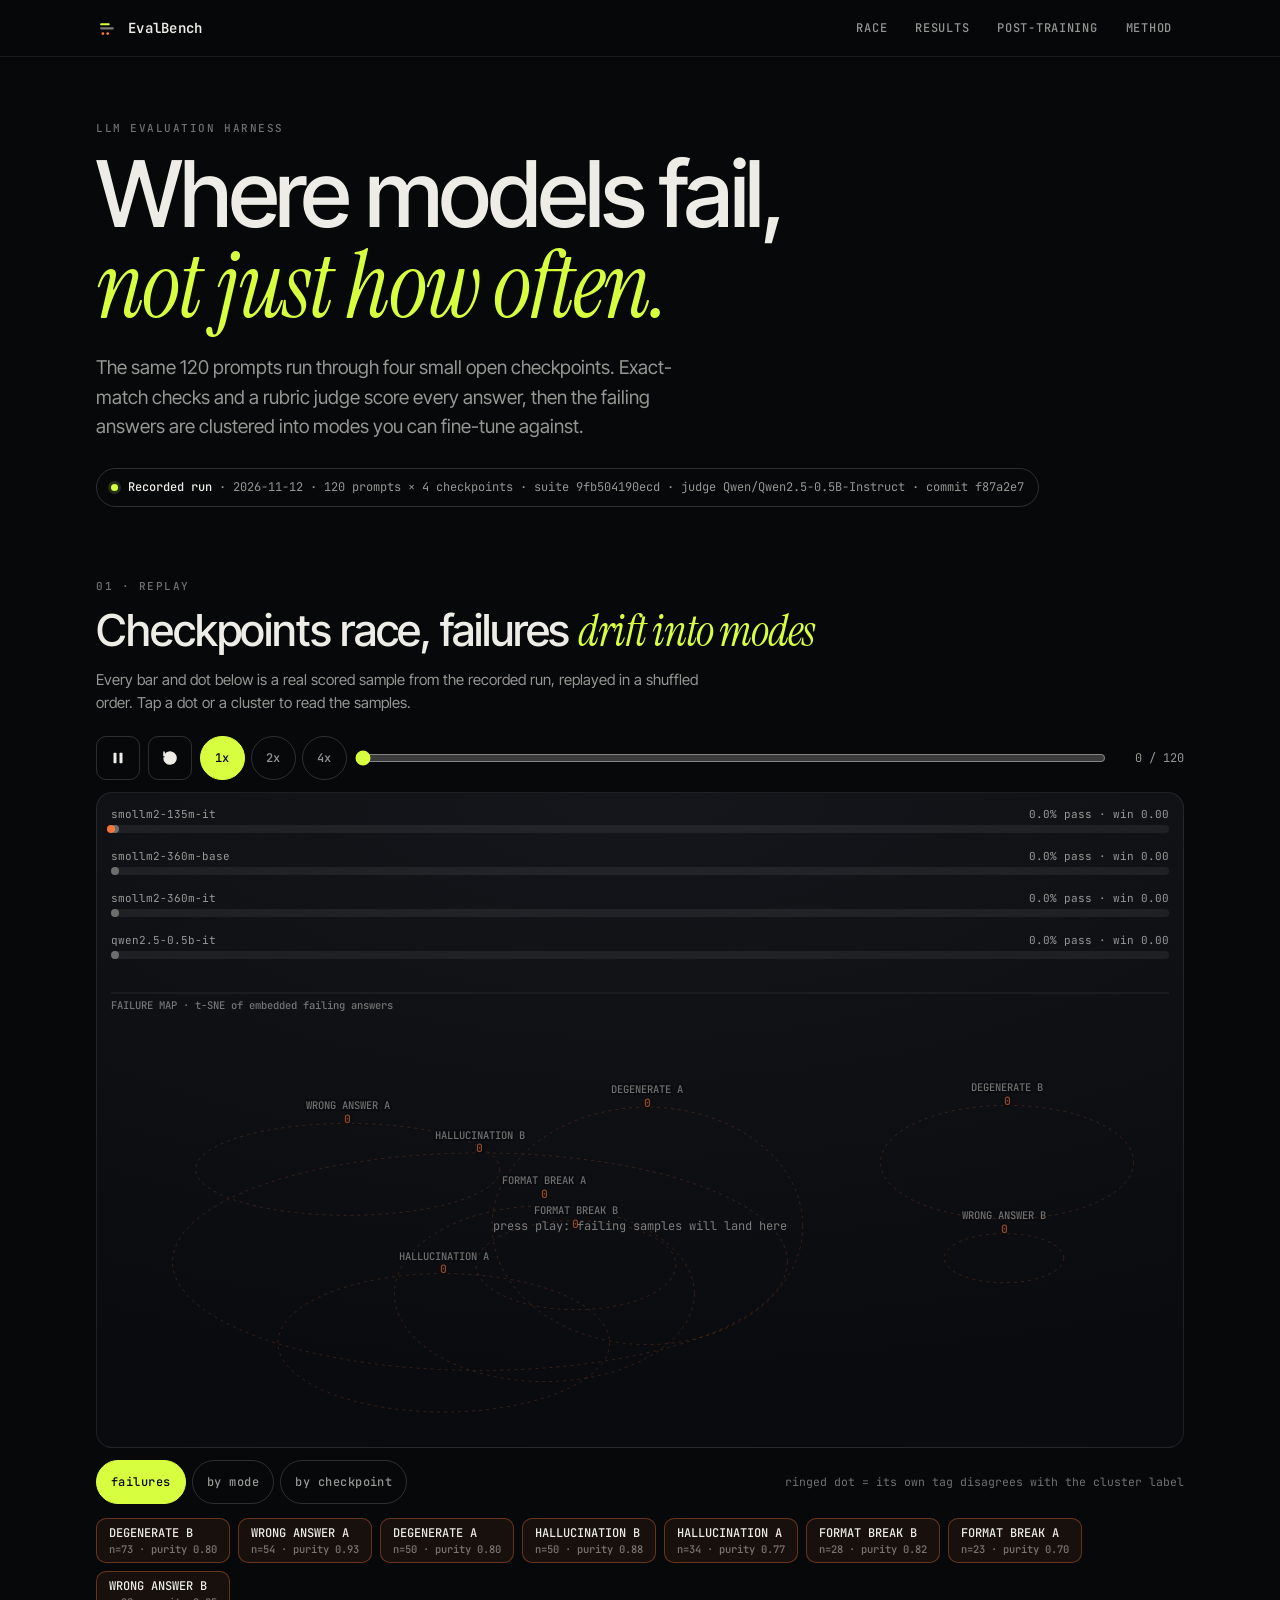
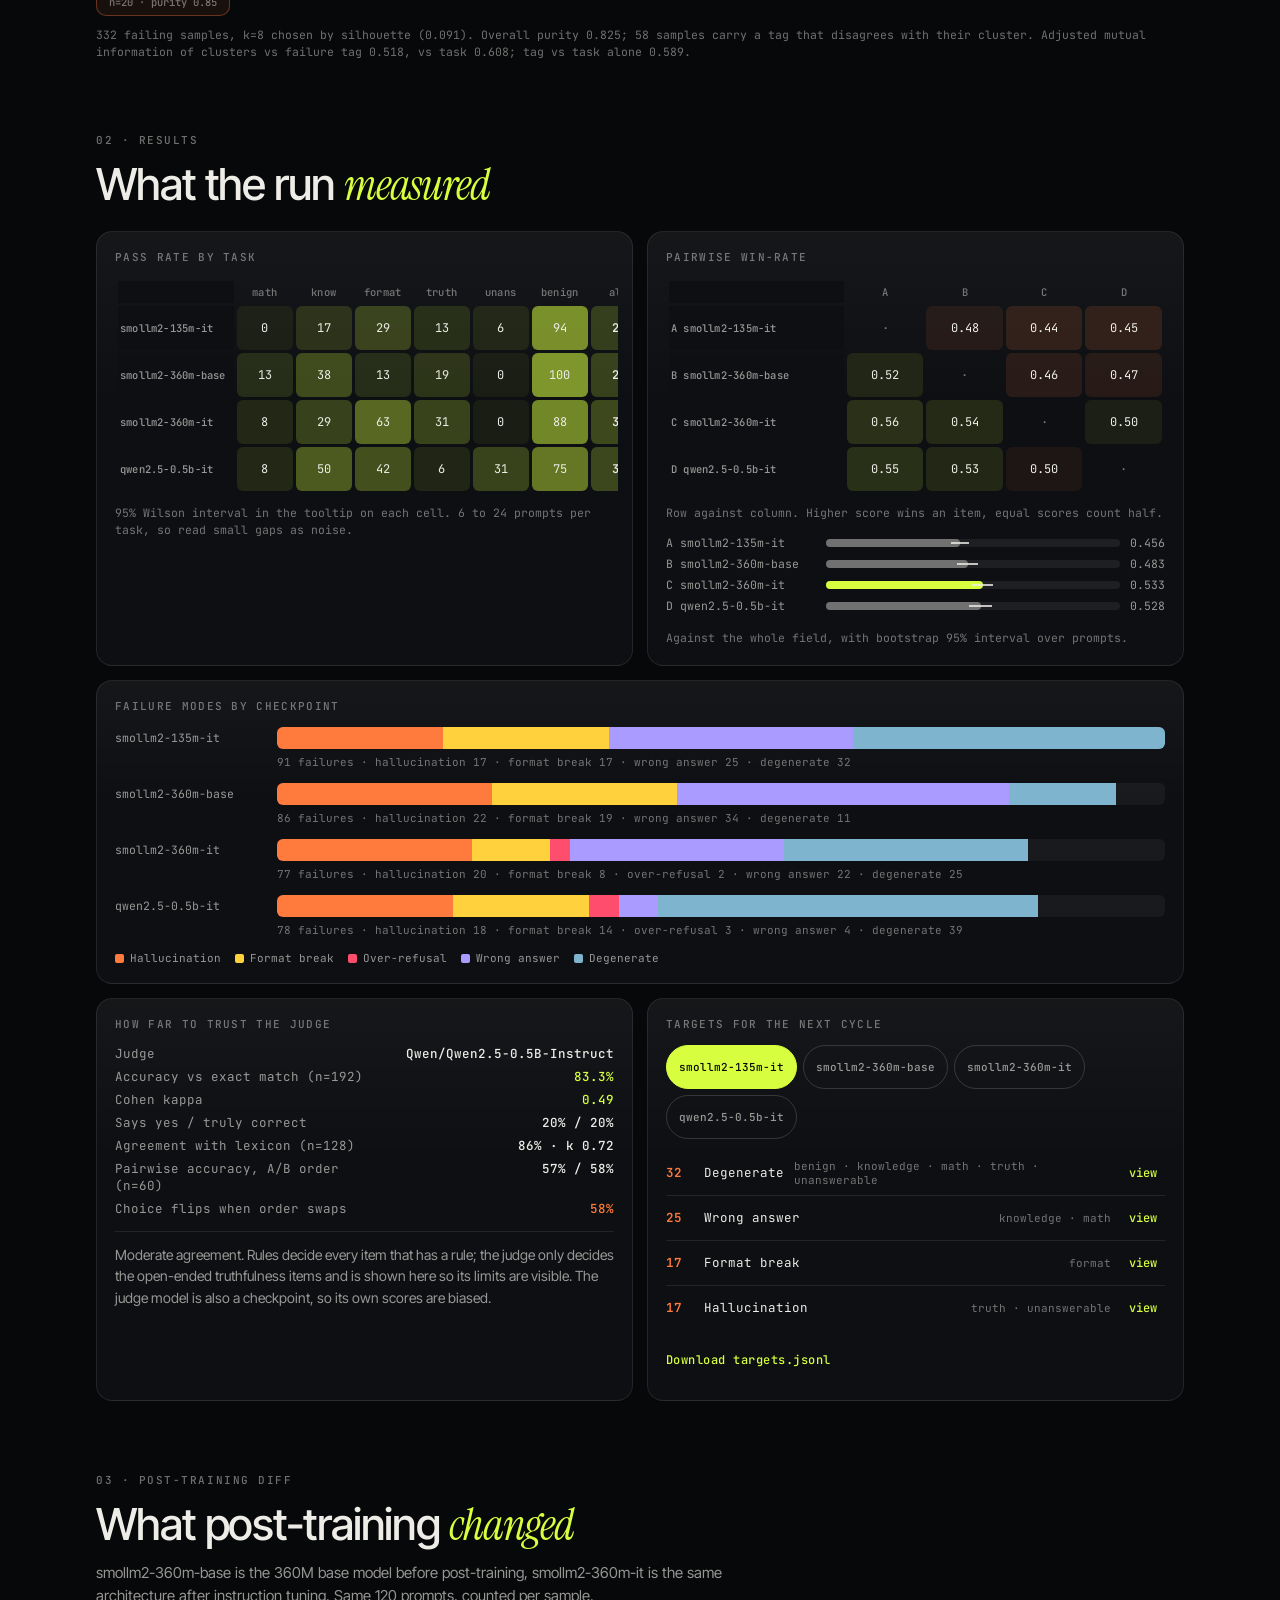
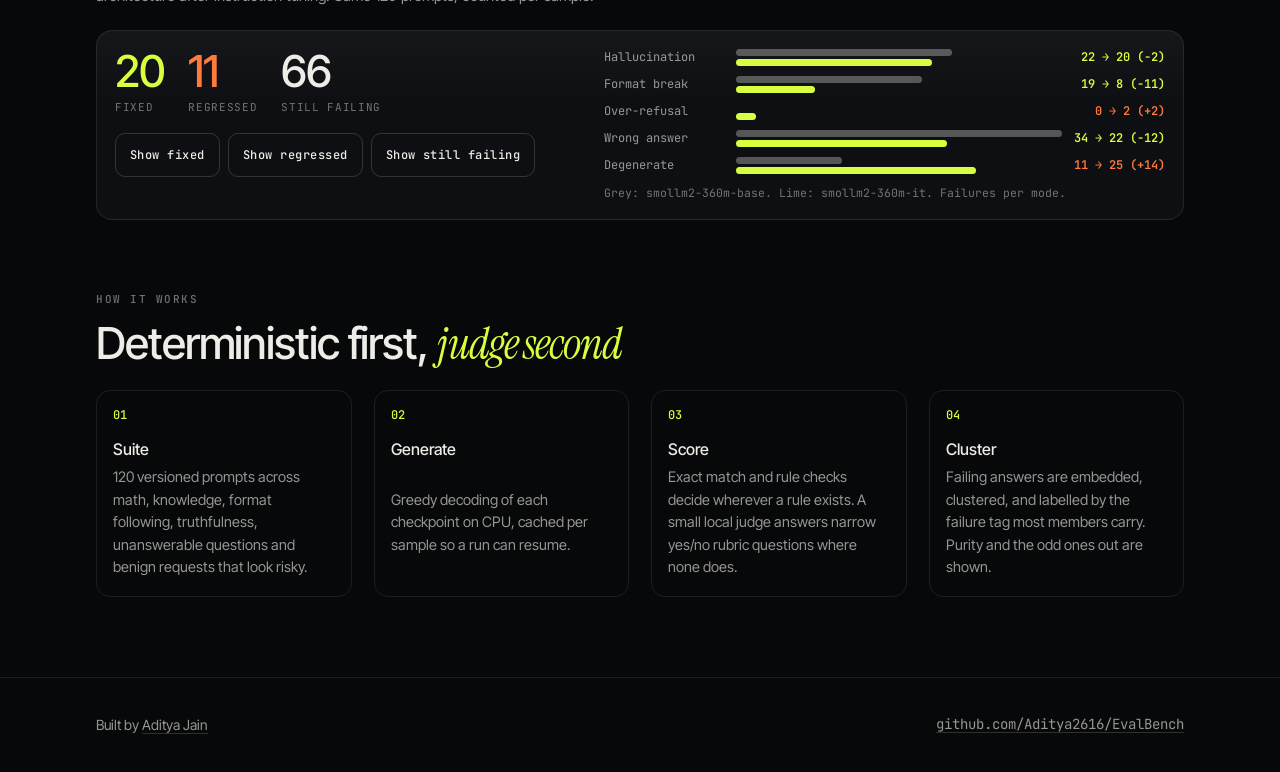
==== docs/index.html @ caf2cb62 "Export the recorded demo, add screenshots and README" ====
<!doctype html>
<html lang="en">
<head>
<meta charset="utf-8">
<meta name="viewport" content="width=device-width, initial-scale=1, viewport-fit=cover">
<title>EvalBench</title>
<meta name="description" content="An evaluation harness that finds where a model fails, not just how often. Recorded run over four small open checkpoints.">
<meta name="theme-color" content="#07080a">
<link rel="icon" href="data:image/svg+xml,%3Csvg xmlns='http://www.w3.org/2000/svg' viewBox='0 0 32 32'%3E%3Crect width='32' height='32' rx='7' fill='%2307080a'/%3E%3Crect x='6' y='9' width='14' height='3' rx='1.5' fill='%23d7ff3f'/%3E%3Crect x='6' y='15' width='20' height='3' rx='1.5' fill='%23edece6' fill-opacity='.5'/%3E%3Ccircle cx='10' cy='24' r='2' fill='%23ff7a3d'/%3E%3Ccircle cx='17' cy='24' r='2' fill='%23ff7a3d'/%3E%3C/svg%3E">
<link rel="preconnect" href="https://fonts.googleapis.com">
<link rel="preconnect" href="https://fonts.gstatic.com" crossorigin>
<link href="https://fonts.googleapis.com/css2?family=Inter+Tight:wght@300..700&family=Instrument+Serif:ital@0;1&family=JetBrains+Mono:wght@400;500;600&display=swap" rel="stylesheet">
<link rel="stylesheet" href="style.css">
</head>
<body>
<a class="skip" href="#stage-sec">Skip to the race</a>

<header class="top">
  <div class="wrap top-in">
    <a class="mark" href="#" aria-label="EvalBench">
      <svg width="22" height="22" viewBox="0 0 32 32" aria-hidden="true"><rect x="6" y="9" width="14" height="3" rx="1.5" fill="#d7ff3f"/><rect x="6" y="15" width="20" height="3" rx="1.5" fill="currentColor" fill-opacity=".5"/><circle cx="10" cy="24" r="2" fill="#ff7a3d"/><circle cx="17" cy="24" r="2" fill="#ff7a3d"/></svg>
      <span>EvalBench</span>
    </a>
    <nav class="links" aria-label="Sections">
      <a href="#stage-sec">Race</a><a href="#panels">Results</a><a href="#diff-sec">Post-training</a><a href="#method">Method</a>
    </nav>
  </div>
</header>

<main>
  <section class="hero wrap">
    <p class="eyebrow">LLM evaluation harness</p>
    <h1>Where models fail,<br><em>not just how often.</em></h1>
    <p class="lede">The same 120 prompts run through four small open checkpoints. Exact-match checks and a rubric judge score every answer, then the failing answers are clustered into modes you can fine-tune against.</p>
    <p class="banner" id="banner" role="status"><span class="dot"></span><span id="banner-text">Loading the recorded run</span></p>
  </section>

  <section class="wrap stage-sec" id="stage-sec" aria-labelledby="h-race">
    <div class="sec-head">
      <p class="eyebrow">01 · Replay</p>
      <h2 id="h-race">Checkpoints race, failures <em>drift into modes</em></h2>
      <p class="sub">Every bar and dot below is a real scored sample from the recorded run, replayed in a shuffled order. Tap a dot or a cluster to read the samples.</p>
    </div>
    <div class="controls" role="group" aria-label="Replay controls">
      <button class="btn icon" id="play" aria-label="Pause" title="Play / pause"><svg viewBox="0 0 24 24" width="18" height="18"><g id="ico-pause"><rect x="6" y="5" width="4" height="14" rx="1"/><rect x="14" y="5" width="4" height="14" rx="1"/></g><path id="ico-play" d="M8 5l11 7-11 7z" hidden/></svg></button>
      <button class="btn icon" id="replay" aria-label="Replay from the start" title="Replay"><svg viewBox="0 0 24 24" width="18" height="18" fill="none" stroke="currentColor" stroke-width="2" stroke-linecap="round" stroke-linejoin="round"><path d="M4 12a8 8 0 1 0 3-6.2"/><path d="M4 4v5h5"/></svg></button>
      <div class="speed" role="radiogroup" aria-label="Speed">
        <button class="btn chip on" data-speed="1" role="radio" aria-checked="true">1x</button>
        <button class="btn chip" data-speed="2" role="radio" aria-checked="false">2x</button>
        <button class="btn chip" data-speed="4" role="radio" aria-checked="false">4x</button>
      </div>
      <label class="scrub"><span class="sr">Position in the replay</span><input id="scrub" type="range" min="0" max="120" step="0.01" value="0"></label>
      <output class="count mono" id="count">0 / 120</output>
    </div>
    <div class="stage" id="stage">
      <canvas id="canvas" role="img" aria-label="Checkpoint pass rates and a map of failing samples grouped by failure mode"></canvas>
    </div>
    <div class="legend-row">
      <div class="seg" role="radiogroup" aria-label="Dot colour">
        <button class="btn chip on" data-color="fail" role="radio" aria-checked="true">failures</button>
        <button class="btn chip" data-color="tag" role="radio" aria-checked="false">by mode</button>
        <button class="btn chip" data-color="ckpt" role="radio" aria-checked="false">by checkpoint</button>
      </div>
      <p class="note mono">ringed dot = its own tag disagrees with the cluster label</p>
    </div>
    <ul class="chips" id="cluster-chips" aria-label="Failure clusters"></ul>
    <p class="note mono" id="cluster-stats"></p>
  </section>

  <section class="wrap panels" id="panels">
    <div class="sec-head">
      <p class="eyebrow">02 · Results</p>
      <h2>What the run <em>measured</em></h2>
    </div>
    <div class="grid">
      <article class="panel" id="p-pass"><h3>Pass rate by task</h3><div class="scroll"><div id="pass-table"></div></div><p class="note mono">95% Wilson interval in the tooltip on each cell. 6 to 24 prompts per task, so read small gaps as noise.</p></article>
      <article class="panel" id="p-win"><h3>Pairwise win-rate</h3><div class="scroll"><div id="win-table"></div></div><p class="note mono" id="win-note">Row against column. Higher score wins an item, equal scores count half.</p><div id="field-win"></div></article>
      <article class="panel wide" id="p-modes"><h3>Failure modes by checkpoint</h3><div id="mode-bars"></div></article>
      <article class="panel" id="p-judge"><h3>How far to trust the judge</h3><div id="judge-card"></div></article>
      <article class="panel" id="p-targets"><h3>Targets for the next cycle</h3><div id="target-tabs" class="tabs" role="tablist"></div><div id="target-list"></div><button class="btn text" id="dl-targets">Download targets.jsonl</button></article>
    </div>
  </section>

  <section class="wrap" id="diff-sec">
    <div class="sec-head">
      <p class="eyebrow">03 · Post-training diff</p>
      <h2 id="diff-title">What post-training <em>changed</em></h2>
      <p class="sub" id="diff-sub"></p>
    </div>
    <div class="panel" id="diff-card"></div>
  </section>

  <section class="wrap" id="try-sec" hidden>
    <div class="sec-head">
      <p class="eyebrow">04 · Try it</p>
      <h2>Ask the checkpoints <em>yourself</em></h2>
      <p class="sub">Local server only. Runs your prompt through the selected checkpoints on this machine's CPU and shows which failure signals fire.</p>
    </div>
    <form class="panel" id="try-form">
      <label class="sr" for="try-prompt">Prompt</label>
      <textarea id="try-prompt" rows="3" maxlength="1200" placeholder="Who won the 1987 Valdorian Chess Olympiad?"></textarea>
      <div class="try-row"><div id="try-ckpts" class="checks"></div><button class="btn primary" id="try-go" type="submit">Run</button></div>
      <div id="try-out"></div>
    </form>
  </section>

  <section class="wrap method" id="method">
    <div class="sec-head">
      <p class="eyebrow">How it works</p>
      <h2>Deterministic first, <em>judge second</em></h2>
    </div>
    <ol class="steps">
      <li><b>Suite</b><span>120 versioned prompts across math, knowledge, format following, truthfulness, unanswerable questions and benign requests that look risky.</span></li>
      <li><b>Generate</b><span>Greedy decoding of each checkpoint on CPU, cached per sample so a run can resume.</span></li>
      <li><b>Score</b><span>Exact match and rule checks decide wherever a rule exists. A small local judge answers narrow yes/no rubric questions where none does.</span></li>
      <li><b>Cluster</b><span>Failing answers are embedded, clustered, and labelled by the failure tag most members carry. Purity and the odd ones out are shown.</span></li>
    </ol>
  </section>
</main>

<footer class="foot">
  <div class="wrap foot-in">
    <span>Built by <a href="https://adityajain16.vercel.app" rel="noopener">Aditya Jain</a></span>
    <span class="mono"><a href="https://github.com/Aditya2616/EvalBench" rel="noopener">github.com/Aditya2616/EvalBench</a></span>
  </div>
</footer>

<div class="scrim" id="scrim" hidden></div>
<aside class="drawer" id="drawer" role="dialog" aria-modal="true" aria-labelledby="dr-title" hidden>
  <div class="grab" id="grab" aria-hidden="true"><i></i></div>
  <header class="dr-head">
    <div><p class="eyebrow" id="dr-kicker"></p><h3 id="dr-title"></h3><p class="note mono" id="dr-meta"></p></div>
    <button class="btn icon" id="dr-close" aria-label="Close"><svg viewBox="0 0 24 24" width="18" height="18" fill="none" stroke="currentColor" stroke-width="2" stroke-linecap="round"><path d="M6 6l12 12M18 6L6 18"/></svg></button>
  </header>
  <div class="dr-filter" id="dr-filter" role="group" aria-label="Filter by checkpoint"></div>
  <div class="dr-body" id="dr-body"></div>
</aside>

<script src="https://cdnjs.cloudflare.com/ajax/libs/gsap/3.12.5/gsap.min.js" defer></script>
<script type="module" src="app.js"></script>
</body>
</html>
---- docs/style.css ----
:root {
  --void: #07080a;
  --panel: #0d0f12;
  --bone: #edece6;
  --mute: rgba(237, 236, 230, .62);
  --dim: rgba(237, 236, 230, .46);
  --line: rgba(237, 236, 230, .09);
  --line-2: rgba(237, 236, 230, .17);
  --lime: #d7ff3f;
  --ember: #ff7a3d;
  --sans: "Inter Tight", system-ui, -apple-system, "Segoe UI", sans-serif;
  --serif: "Instrument Serif", Georgia, serif;
  --mono: "JetBrains Mono", ui-monospace, Consolas, monospace;
  --ease: cubic-bezier(.19, 1, .22, 1);
  --gut: 16px;
  color-scheme: dark;
}
* { box-sizing: border-box; }
html { -webkit-text-size-adjust: 100%; text-size-adjust: 100%; scroll-behavior: smooth; }
body { margin: 0; background: var(--void); color: var(--bone); font: 400 16px/1.55 var(--sans); overflow-x: hidden; -webkit-font-smoothing: antialiased; }
a { color: inherit; text-decoration-color: var(--line-2); text-underline-offset: 3px; }
a:hover { text-decoration-color: var(--lime); }
h1, h2, h3, p { margin: 0; }
em { font-family: var(--serif); font-style: italic; font-weight: 400; }
.mono { font-family: var(--mono); }
.sr { position: absolute; width: 1px; height: 1px; overflow: hidden; clip: rect(0 0 0 0); white-space: nowrap; }
.skip { position: absolute; left: 8px; top: -60px; background: var(--lime); color: var(--void); padding: 10px 14px; z-index: 50; border-radius: 6px; }
.skip:focus { top: 8px; }
.wrap { width: 100%; max-width: 1120px; margin: 0 auto; padding: 0 var(--gut); }
:focus-visible { outline: 2px solid var(--lime); outline-offset: 2px; border-radius: 4px; }

.top { position: sticky; top: 0; z-index: 20; background: rgba(7, 8, 10, .82); backdrop-filter: blur(10px); -webkit-backdrop-filter: blur(10px); border-bottom: 1px solid var(--line); padding-top: env(safe-area-inset-top); }
.top-in { display: flex; align-items: center; justify-content: space-between; min-height: 56px; }
.mark { display: inline-flex; align-items: center; gap: 10px; text-decoration: none; font: 600 14px var(--mono); letter-spacing: .02em; min-height: 44px; }
.links { display: none; gap: 4px; }
.links a { font: 500 12px var(--mono); letter-spacing: .06em; text-transform: uppercase; color: var(--mute); text-decoration: none; padding: 0 12px; min-height: 44px; display: inline-flex; align-items: center; }
.links a:hover { color: var(--bone); }
@media (min-width: 720px) { .links { display: flex; } }

.eyebrow { font: 500 11px var(--mono); letter-spacing: .14em; text-transform: uppercase; color: var(--dim); margin-bottom: 14px; }
.hero { padding-top: clamp(36px, 8vw, 88px); padding-bottom: clamp(28px, 5vw, 56px); }
h1 { font: 500 clamp(40px, 9.2vw, 92px)/.98 var(--sans); letter-spacing: -.035em; }
h1 em { color: var(--lime); letter-spacing: -.02em; }
.lede { max-width: 620px; margin-top: 22px; color: var(--mute); font-size: clamp(16px, 2.2vw, 19px); }
.banner { display: inline-flex; align-items: flex-start; gap: 10px; margin-top: 26px; padding: 10px 14px; border: 1px solid var(--line-2); border-radius: 999px; font: 400 12px/1.45 var(--mono); color: var(--mute); max-width: 100%; }
.banner .dot { flex: none; width: 7px; height: 7px; margin-top: 5px; border-radius: 50%; background: var(--lime); box-shadow: 0 0 0 3px rgba(215, 255, 63, .15); }
.banner b { color: var(--bone); font-weight: 500; }

.sec-head { margin-bottom: 22px; }
.sec-head h2 { font: 500 clamp(26px, 5vw, 44px)/1.08 var(--sans); letter-spacing: -.025em; }
.sec-head h2 em { color: var(--lime); }
.sub { margin-top: 12px; color: var(--mute); max-width: 640px; font-size: 15px; }
section.wrap { padding-top: clamp(32px, 6vw, 64px); padding-bottom: 8px; }
.note { font: 400 11.5px/1.5 var(--mono); color: var(--dim); margin-top: 10px; }

.btn { font: 500 12px var(--mono); letter-spacing: .04em; color: var(--bone); background: transparent; border: 1px solid var(--line-2); border-radius: 10px; min-height: 44px; min-width: 44px; padding: 0 14px; cursor: pointer; display: inline-flex; align-items: center; justify-content: center; -webkit-tap-highlight-color: transparent; transition: background .2s, border-color .2s, color .2s; }
.btn:hover { border-color: var(--bone); }
.btn.icon { padding: 0; }
.btn.icon svg { fill: currentColor; }
.btn.chip { border-radius: 999px; padding: 0 14px; color: var(--mute); }
.btn.chip.on { background: var(--lime); color: var(--void); border-color: var(--lime); }
.btn.primary { background: var(--lime); color: var(--void); border-color: var(--lime); font-weight: 600; padding: 0 26px; }
.btn.text { border: 0; padding: 0; color: var(--lime); justify-content: flex-start; margin-top: 8px; }
.btn[hidden], [hidden] { display: none !important; }

.controls { display: flex; flex-wrap: wrap; align-items: center; gap: 8px; margin-bottom: 12px; }
.speed { display: flex; gap: 6px; }
.scrub { flex: 1 1 140px; display: flex; align-items: center; min-height: 44px; }
.scrub input { width: 100%; accent-color: var(--lime); height: 44px; margin: 0; background: transparent; }
.count { color: var(--mute); font-size: 12px; min-width: 70px; text-align: right; }
.stage { position: relative; border: 1px solid var(--line); border-radius: 16px; background: radial-gradient(120% 90% at 50% 0%, #14161b, #0a0b0e); overflow: hidden; }
.stage canvas { display: block; width: 100%; touch-action: pan-y; cursor: pointer; }
.legend-row { display: flex; flex-wrap: wrap; align-items: center; justify-content: space-between; gap: 10px; margin-top: 12px; }
.seg { display: flex; gap: 6px; flex-wrap: wrap; }
.legend-row .note { margin: 0; }
.chips { list-style: none; padding: 0; margin: 14px 0 0; display: flex; flex-wrap: wrap; gap: 8px; }
.chips button { font: 500 12px var(--mono); color: var(--bone); background: rgba(255, 122, 61, .07); border: 1px solid rgba(255, 122, 61, .35); border-radius: 10px; min-height: 44px; padding: 6px 12px; cursor: pointer; display: flex; flex-direction: column; align-items: flex-start; gap: 1px; text-align: left; -webkit-tap-highlight-color: transparent; }
.chips button:hover { border-color: var(--ember); }
.chips small { color: var(--dim); font-size: 10.5px; }

.grid { display: grid; gap: 14px; grid-template-columns: 1fr; }
@media (min-width: 900px) { .grid { grid-template-columns: 1fr 1fr; } .panel.wide { grid-column: 1 / -1; } }
.panel { border: 1px solid var(--line); border-radius: 16px; background: linear-gradient(180deg, rgba(255, 255, 255, .03), rgba(255, 255, 255, 0) 40%), var(--panel); padding: 18px; min-width: 0; }
.panel h3 { font: 500 11px var(--mono); letter-spacing: .12em; text-transform: uppercase; color: var(--dim); margin-bottom: 14px; }
.scroll { overflow-x: auto; -webkit-overflow-scrolling: touch; margin: 0 -4px; padding: 0 4px; }

table.heat { border-collapse: separate; border-spacing: 3px; width: 100%; font: 400 12px var(--mono); }
table.heat th { font-weight: 500; color: var(--dim); text-align: center; padding: 4px 2px; font-size: 10.5px; letter-spacing: .02em; white-space: nowrap; }
table.heat th.row { text-align: left; color: var(--mute); padding-right: 8px; position: sticky; left: 0; background: var(--panel); white-space: nowrap; }
table.heat td { text-align: center; height: 44px; min-width: 56px; border-radius: 6px; color: var(--bone); cursor: default; font-variant-numeric: tabular-nums; border: 0; padding: 0; background-clip: padding-box; }
table.heat td.na { background: transparent; color: var(--dim); }
table.heat td button { all: unset; display: flex; width: 100%; height: 44px; align-items: center; justify-content: center; cursor: pointer; border-radius: 6px; font: inherit; }
table.heat td button:focus-visible { outline: 2px solid var(--lime); }
#field-win { margin-top: 14px; display: grid; gap: 6px; }
.fw { display: grid; grid-template-columns: minmax(96px, 150px) 1fr auto; gap: 10px; align-items: center; font: 400 11.5px var(--mono); color: var(--mute); }
.fw .track { position: relative; height: 8px; background: rgba(237, 236, 230, .07); border-radius: 4px; }
.fw .fill { position: absolute; left: 0; top: 0; bottom: 0; background: rgba(237, 236, 230, .4); border-radius: 4px; }
.fw .ci { position: absolute; top: 3px; height: 2px; background: var(--bone); opacity: .8; }
.fw.best .fill { background: var(--lime); }

.mrow { display: grid; grid-template-columns: minmax(100px, 150px) 1fr; gap: 6px 12px; align-items: center; margin-bottom: 14px; font: 400 11.5px var(--mono); color: var(--mute); }
.mrow .stack { display: flex; height: 22px; border-radius: 6px; overflow: hidden; background: rgba(237, 236, 230, .05); }
.mrow .seg-bar { height: 100%; transition: width .9s var(--ease); min-width: 0; }
.mkey { display: flex; flex-wrap: wrap; gap: 6px 14px; margin-top: 4px; font: 400 11px var(--mono); color: var(--mute); }
.mkey i { display: inline-block; width: 9px; height: 9px; border-radius: 2px; margin-right: 6px; vertical-align: -1px; }
.mnums { grid-column: 2; color: var(--dim); font-size: 11px; }
@media (max-width: 520px) { .mrow { grid-template-columns: 1fr; } .mnums { grid-column: 1; } }

.kv { display: grid; grid-template-columns: 1fr auto; gap: 6px 14px; font: 400 12.5px var(--mono); }
.kv span { color: var(--mute); } .kv b { font-weight: 500; text-align: right; font-variant-numeric: tabular-nums; }
.kv b.lime { color: var(--lime); } .kv b.warn { color: var(--ember); }
.verdict { margin-top: 14px; padding-top: 12px; border-top: 1px solid var(--line); color: var(--mute); font-size: 14px; }

.tabs { display: flex; gap: 6px; flex-wrap: wrap; margin-bottom: 12px; }
.tabs button { font: 500 11px var(--mono); color: var(--mute); background: transparent; border: 1px solid var(--line-2); border-radius: 999px; min-height: 44px; padding: 0 12px; cursor: pointer; }
.tabs button[aria-selected="true"] { background: var(--lime); color: var(--void); border-color: var(--lime); }
.tgt { display: flex; align-items: center; gap: 10px; min-height: 44px; border-top: 1px solid var(--line); font: 400 12.5px var(--mono); }
.tgt:first-child { border-top: 0; }
.tgt .n { color: var(--ember); font-weight: 600; min-width: 28px; }
.tgt .nm { flex: 1; } .tgt .tk { color: var(--dim); font-size: 11px; }
.tgt button { all: unset; color: var(--lime); cursor: pointer; min-height: 44px; min-width: 44px; justify-content: center; box-sizing: border-box; display: inline-flex; align-items: center; padding: 0 4px; font: 500 12px var(--mono); }

.dgrid { display: grid; gap: 22px; grid-template-columns: 1fr; }
@media (min-width: 900px) { .dgrid { grid-template-columns: 1fr 1.2fr; } }
.big { display: flex; gap: 24px; flex-wrap: wrap; margin-bottom: 16px; }
.big div b { display: block; font: 500 clamp(30px, 6vw, 44px)/1 var(--sans); letter-spacing: -.03em; }
.big div span { font: 400 11px var(--mono); color: var(--dim); letter-spacing: .06em; text-transform: uppercase; }
.big .fx b { color: var(--lime); } .big .rg b { color: var(--ember); }
.dm { display: grid; grid-template-columns: minmax(96px, 120px) 1fr auto; gap: 8px 12px; align-items: center; font: 400 12px var(--mono); color: var(--mute); margin-bottom: 10px; }
.dm .bars { display: grid; gap: 3px; }
.dm .bars i { display: block; height: 7px; border-radius: 4px; }
.dm .bars .b0 { background: rgba(237, 236, 230, .32); } .dm .bars .b1 { background: var(--lime); }
.dm .d { font-weight: 600; min-width: 74px; text-align: right; } .dm .d.up { color: var(--ember); } .dm .d.down { color: var(--lime); }
.btnrow { display: flex; gap: 8px; flex-wrap: wrap; margin-top: 12px; }

textarea { width: 100%; background: #08090b; color: var(--bone); border: 1px solid var(--line-2); border-radius: 12px; padding: 12px 14px; font: 400 16px/1.5 var(--sans); resize: vertical; min-height: 88px; }
.try-row { display: flex; gap: 12px; align-items: center; justify-content: space-between; flex-wrap: wrap; margin-top: 12px; }
.checks { display: flex; gap: 8px; flex-wrap: wrap; }
.checks label { display: inline-flex; align-items: center; gap: 8px; min-height: 44px; padding: 0 12px; border: 1px solid var(--line-2); border-radius: 999px; font: 400 12px var(--mono); color: var(--mute); cursor: pointer; }
.checks input { accent-color: var(--lime); width: 18px; height: 18px; }
.tryres { margin-top: 16px; display: grid; gap: 10px; }
.tryres div { border: 1px solid var(--line); border-radius: 12px; padding: 12px 14px; }
.tryres b { font: 500 11px var(--mono); letter-spacing: .08em; color: var(--lime); }
.tryres pre { white-space: pre-wrap; word-break: break-word; margin: 8px 0 6px; font: 400 13px/1.5 var(--mono); }
.tryres small { color: var(--dim); font: 400 11px var(--mono); }

.steps { list-style: none; padding: 0; margin: 0; display: grid; gap: 0; grid-template-columns: 1fr; border-top: 1px solid var(--line); counter-reset: s; }
.steps li { counter-increment: s; border-bottom: 1px solid var(--line); padding: 16px 0 16px 46px; position: relative; display: grid; gap: 4px; }
.steps li::before { content: "0" counter(s); position: absolute; left: 0; top: 18px; font: 500 12px var(--mono); color: var(--lime); }
.steps b { font-weight: 500; } .steps span { color: var(--mute); font-size: 14.5px; max-width: 640px; }
@media (min-width: 900px) { .steps { grid-template-columns: repeat(4, 1fr); border-top: 0; gap: 22px; } .steps li { border: 1px solid var(--line); border-radius: 14px; padding: 46px 16px 18px; } .steps li::before { top: 16px; left: 16px; } }
.foot { margin-top: 72px; border-top: 1px solid var(--line); padding: 26px 0 calc(26px + env(safe-area-inset-bottom)); color: var(--mute); font-size: 14px; }
.foot-in { display: flex; justify-content: space-between; gap: 12px; flex-wrap: wrap; }
.foot a { display: inline-block; padding: 10px 0; }

.scrim { position: fixed; inset: 0; background: rgba(4, 4, 6, .62); z-index: 40; }
.drawer { position: fixed; z-index: 41; background: #0c0e11; border: 1px solid var(--line-2); display: flex; flex-direction: column; overflow: hidden;
  left: 0; right: 0; bottom: 0; max-height: 86dvh; border-radius: 20px 20px 0 0; border-bottom: 0; padding-bottom: env(safe-area-inset-bottom); box-shadow: 0 -30px 60px -20px rgba(0, 0, 0, .8); }
.grab { padding: 10px 0 4px; display: grid; place-items: center; touch-action: none; cursor: grab; }
.grab i { width: 44px; height: 4px; border-radius: 2px; background: var(--line-2); }
@media (min-width: 900px) {
  .drawer { left: auto; top: 0; right: 0; bottom: 0; width: min(520px, 42vw); max-height: none; border-radius: 0; border: 0; border-left: 1px solid var(--line-2); }
  .grab { display: none; }
}
.dr-head { display: flex; justify-content: space-between; gap: 12px; padding: 8px 16px 10px; align-items: flex-start; }
.dr-head h3 { font: 500 22px/1.15 var(--sans); letter-spacing: -.02em; }
.dr-head .eyebrow { margin-bottom: 6px; }
.dr-filter { display: flex; gap: 6px; padding: 0 16px 10px; overflow-x: auto; flex: none; }
.dr-filter button { flex: none; font: 500 11px var(--mono); color: var(--mute); background: transparent; border: 1px solid var(--line-2); border-radius: 999px; min-height: 44px; padding: 0 12px; cursor: pointer; white-space: nowrap; }
.dr-filter button[aria-pressed="true"] { background: var(--bone); color: var(--void); border-color: var(--bone); }
.dr-body { overflow-y: auto; -webkit-overflow-scrolling: touch; overscroll-behavior: contain; padding: 0 16px 24px; }
.card { border: 1px solid var(--line); border-radius: 12px; margin-top: 10px; background: rgba(255, 255, 255, .02); }
.card > button { all: unset; box-sizing: border-box; width: 100%; padding: 12px 14px; min-height: 44px; cursor: pointer; display: block; }
.card > button:focus-visible { outline: 2px solid var(--lime); }
.card .tags { display: flex; flex-wrap: wrap; gap: 6px 10px; font: 500 10.5px var(--mono); letter-spacing: .05em; text-transform: uppercase; color: var(--dim); }
.card .tags .mode { color: var(--ember); }
.card .tags .ring { color: var(--bone); }
.card .pv { margin-top: 6px; font-size: 14px; color: var(--bone); display: -webkit-box; -webkit-line-clamp: 2; -webkit-box-orient: vertical; overflow: hidden; }
.card.open .pv { display: none; }
.card .more { padding: 0 14px 14px; display: none; }
.card.open .more { display: block; }
.more h4 { margin: 12px 0 4px; font: 500 10.5px var(--mono); letter-spacing: .1em; text-transform: uppercase; color: var(--dim); }
.more pre { margin: 0; white-space: pre-wrap; word-break: break-word; font: 400 12.5px/1.5 var(--mono); color: var(--bone); background: #07080a; border: 1px solid var(--line); border-radius: 8px; padding: 10px 12px; max-height: 240px; overflow: auto; }
.more pre.out { border-color: rgba(255, 122, 61, .35); }
.more p { font: 400 12px/1.5 var(--mono); color: var(--mute); margin-top: 8px; }
.empty { color: var(--dim); font: 400 13px var(--mono); padding: 24px 0; }
@media (prefers-reduced-motion: reduce) { html { scroll-behavior: auto; } * { transition: none !important; } }
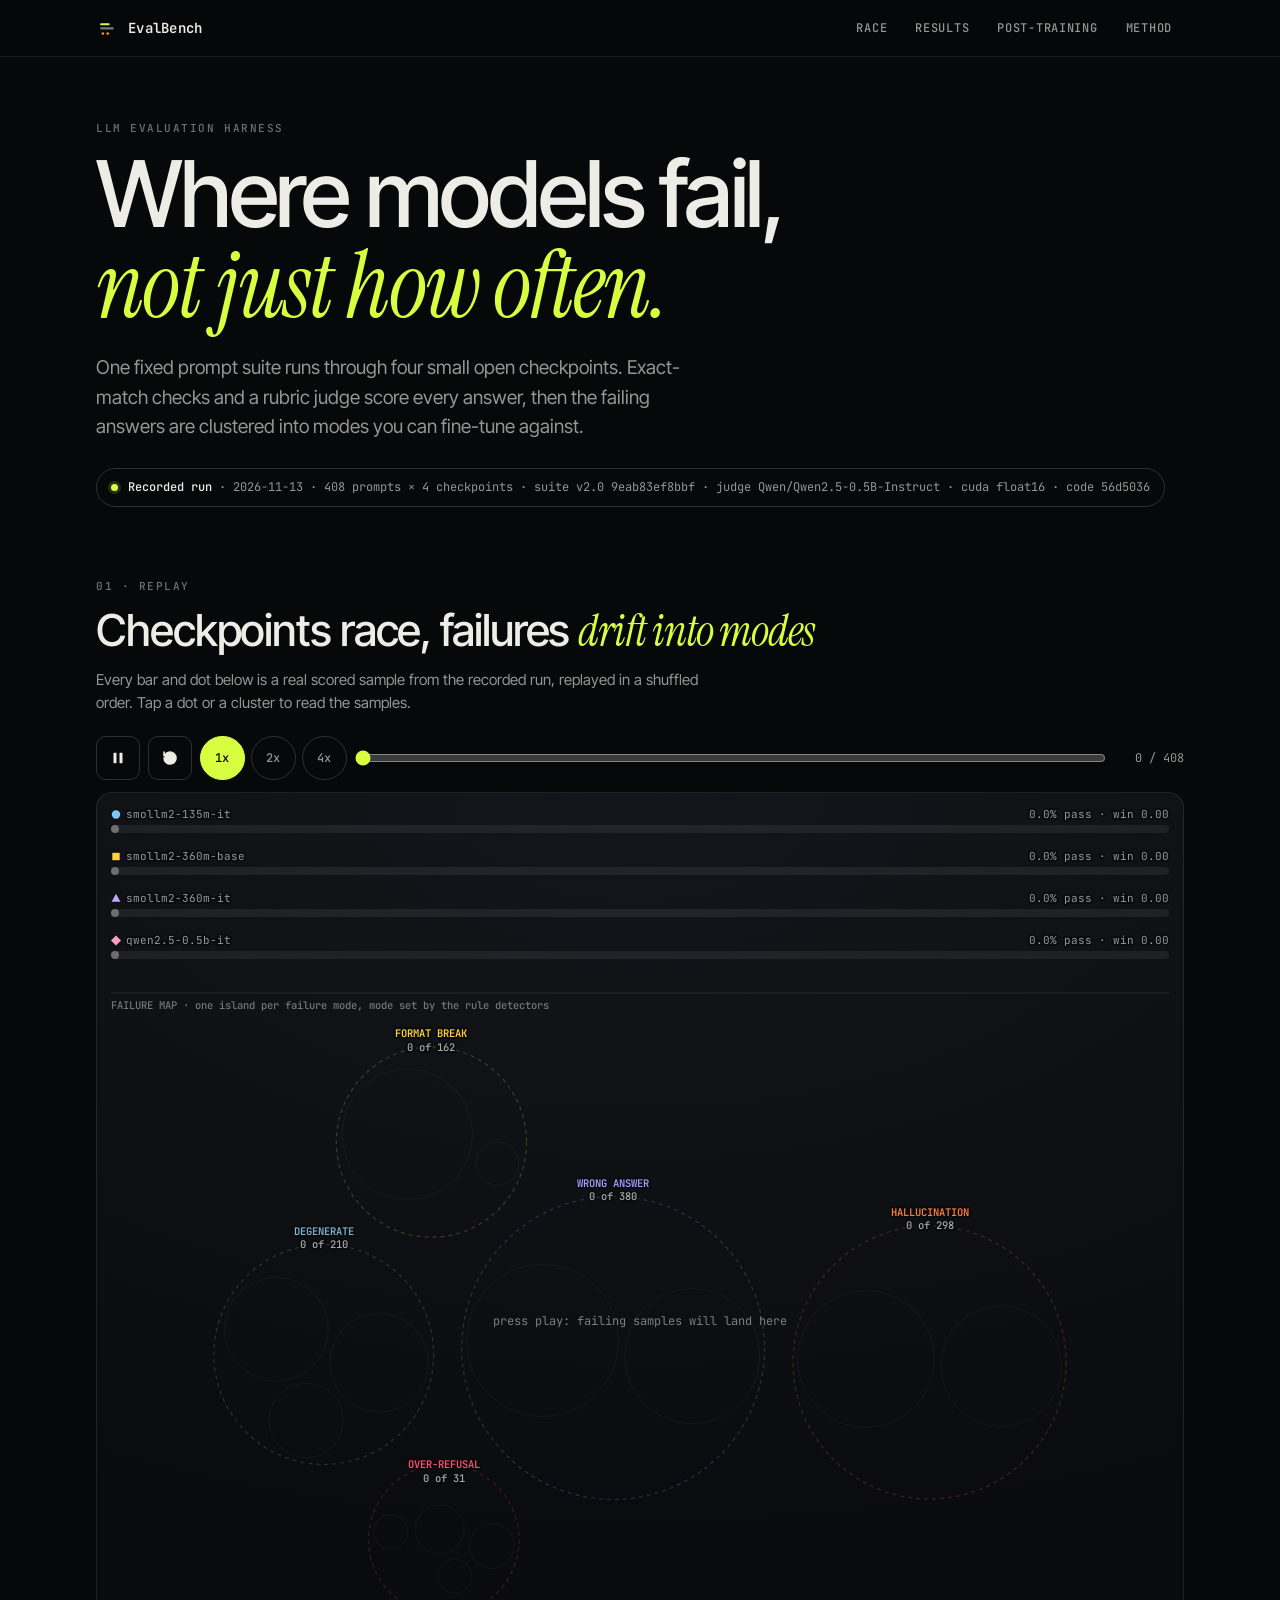
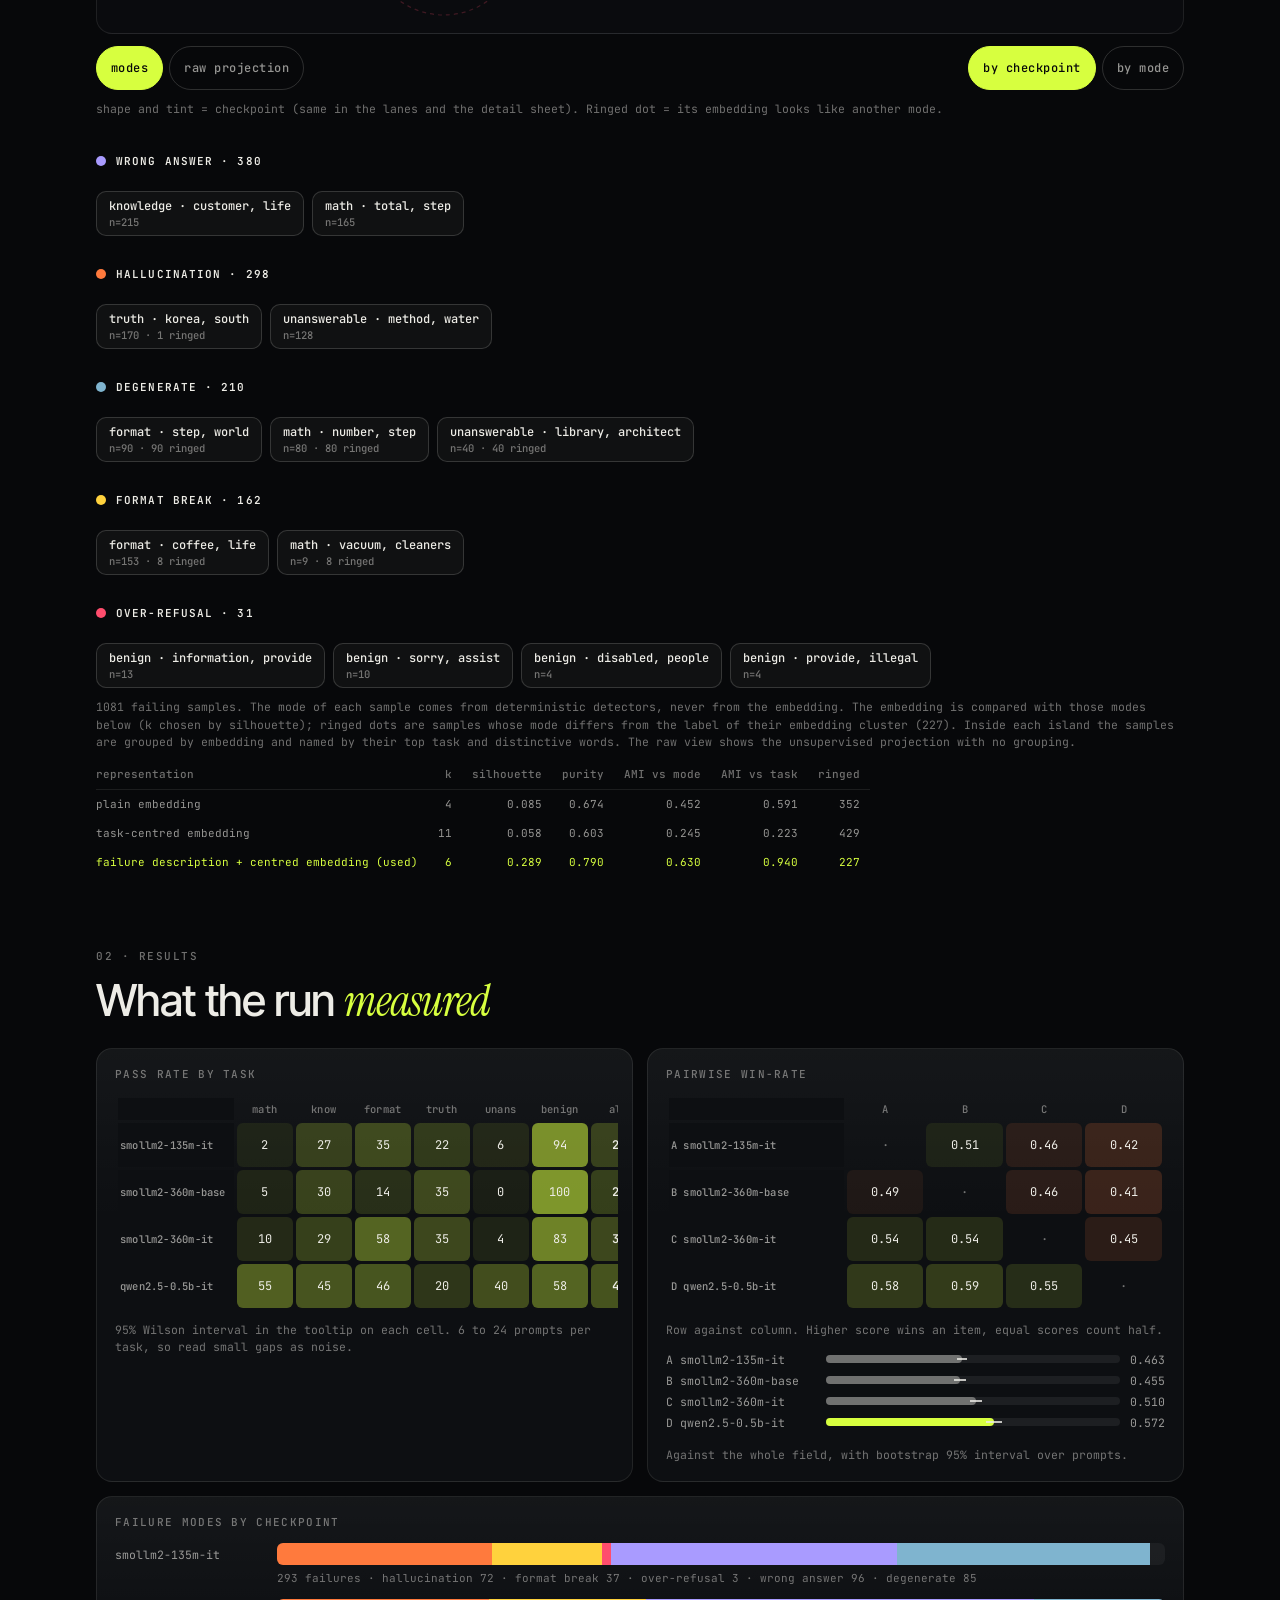
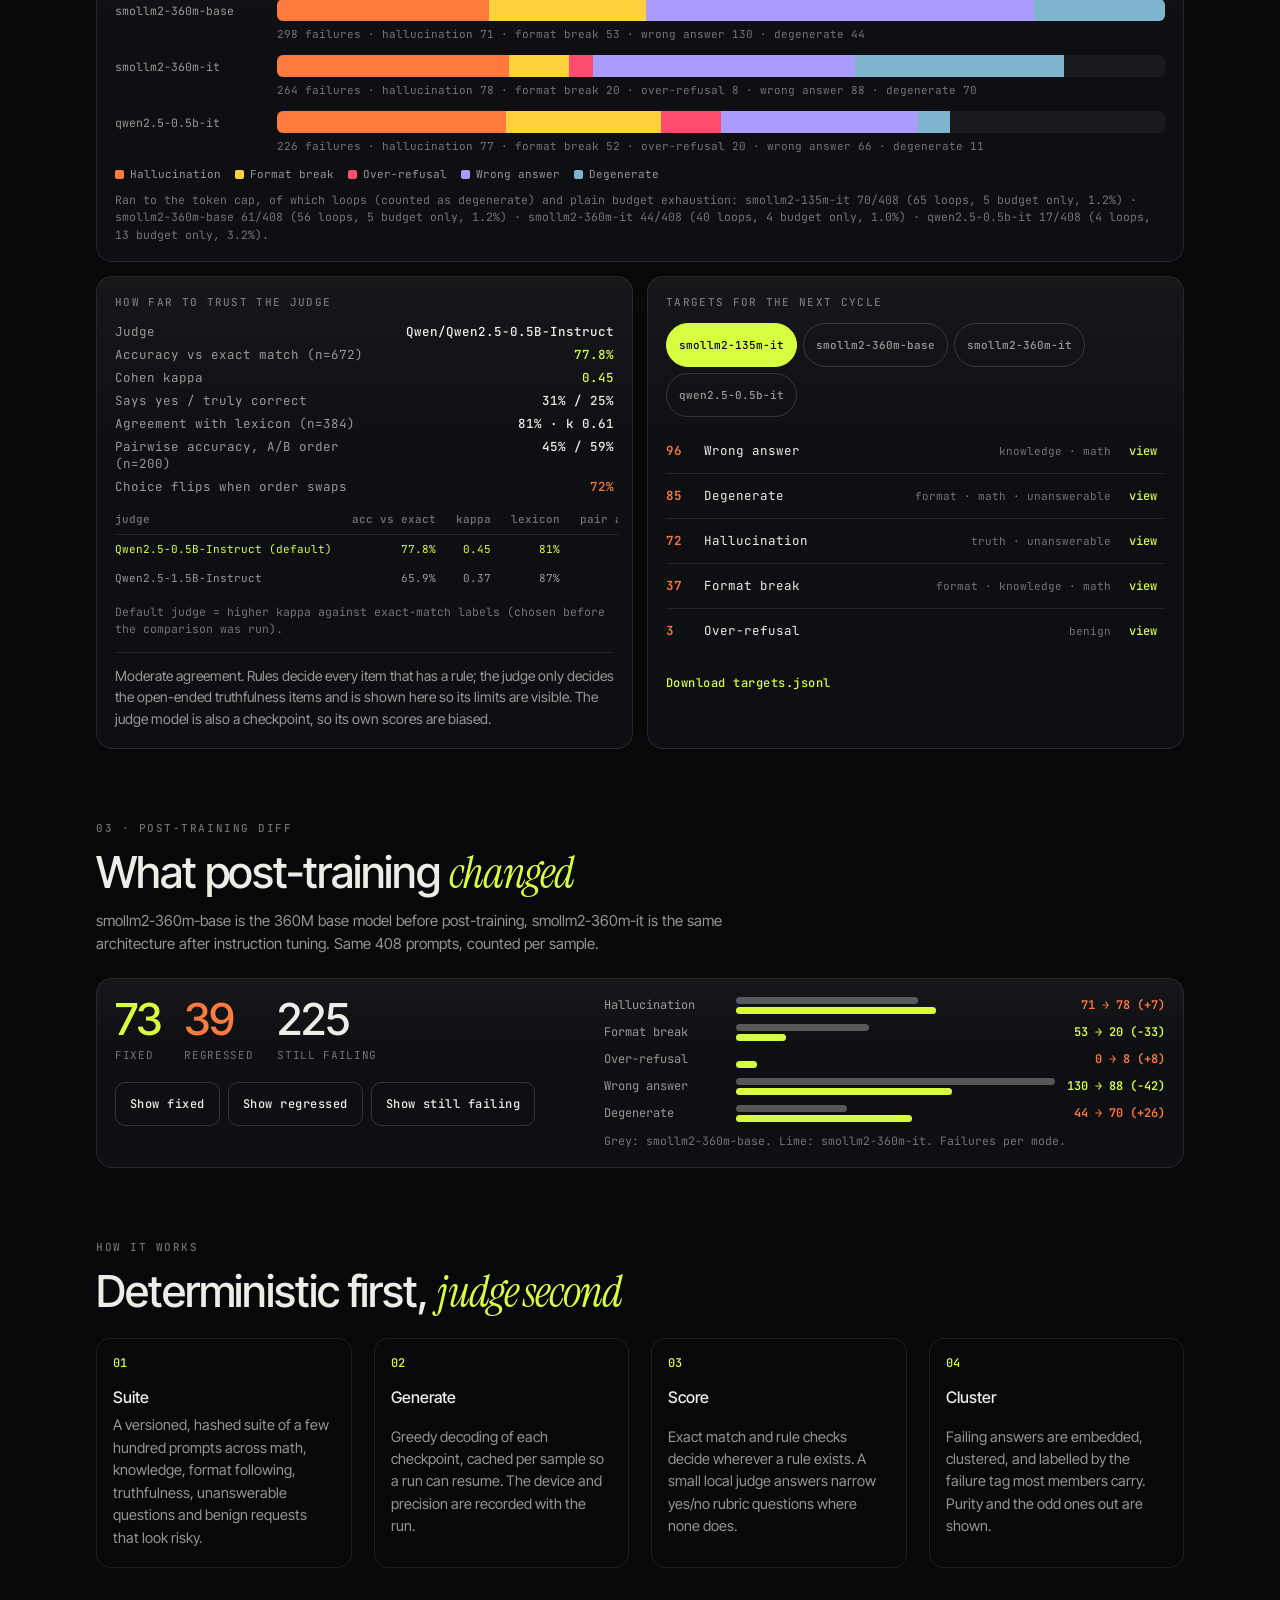
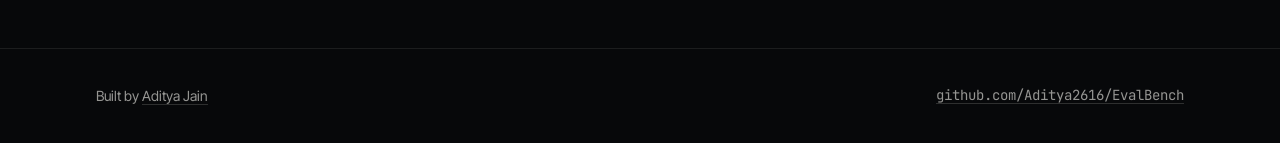
==== commit 347db1d6: "Record the 408-prompt run on the GPU, README numbers generated and checked, refreshed demo and scree" ====
--- a/docs/index.html
+++ b/docs/index.html
@@ -31,7 +31,7 @@
   <section class="hero wrap">
     <p class="eyebrow">LLM evaluation harness</p>
     <h1>Where models fail,<br><em>not just how often.</em></h1>
-    <p class="lede">The same 120 prompts run through four small open checkpoints. Exact-match checks and a rubric judge score every answer, then the failing answers are clustered into modes you can fine-tune against.</p>
+    <p class="lede">One fixed prompt suite runs through four small open checkpoints. Exact-match checks and a rubric judge score every answer, then the failing answers are clustered into modes you can fine-tune against.</p>
     <p class="banner" id="banner" role="status"><span class="dot"></span><span id="banner-text">Loading the recorded run</span></p>
   </section>
 
@@ -49,22 +49,25 @@
         <button class="btn chip" data-speed="2" role="radio" aria-checked="false">2x</button>
         <button class="btn chip" data-speed="4" role="radio" aria-checked="false">4x</button>
       </div>
-      <label class="scrub"><span class="sr">Position in the replay</span><input id="scrub" type="range" min="0" max="120" step="0.01" value="0"></label>
-      <output class="count mono" id="count">0 / 120</output>
+      <label class="scrub"><span class="sr">Position in the replay</span><input id="scrub" type="range" min="0" max="1" step="0.01" value="0"></label>
+      <output class="count mono" id="count">0 / 0</output>
     </div>
     <div class="stage" id="stage">
       <canvas id="canvas" role="img" aria-label="Checkpoint pass rates and a map of failing samples grouped by failure mode"></canvas>
     </div>
     <div class="legend-row">
+      <div class="seg" role="radiogroup" aria-label="Map view">
+        <button class="btn chip on" data-view="islands" role="radio" aria-checked="true">modes</button>
+        <button class="btn chip" data-view="raw" role="radio" aria-checked="false">raw projection</button>
+      </div>
       <div class="seg" role="radiogroup" aria-label="Dot colour">
-        <button class="btn chip on" data-color="fail" role="radio" aria-checked="true">failures</button>
+        <button class="btn chip on" data-color="ckpt" role="radio" aria-checked="true">by checkpoint</button>
         <button class="btn chip" data-color="tag" role="radio" aria-checked="false">by mode</button>
-        <button class="btn chip" data-color="ckpt" role="radio" aria-checked="false">by checkpoint</button>
       </div>
-      <p class="note mono">ringed dot = its own tag disagrees with the cluster label</p>
+      <p class="note mono">shape and tint = checkpoint (same in the lanes and the detail sheet). Ringed dot = its embedding looks like another mode.</p>
     </div>
     <ul class="chips" id="cluster-chips" aria-label="Failure clusters"></ul>
-    <p class="note mono" id="cluster-stats"></p>
+    <div id="cluster-stats"></div>
   </section>
 
   <section class="wrap panels" id="panels">
@@ -94,7 +97,7 @@
     <div class="sec-head">
       <p class="eyebrow">04 · Try it</p>
       <h2>Ask the checkpoints <em>yourself</em></h2>
-      <p class="sub">Local server only. Runs your prompt through the selected checkpoints on this machine's CPU and shows which failure signals fire.</p>
+      <p class="sub">Local server only. Runs your prompt through the selected checkpoints on this machine and shows which failure signals fire.</p>
     </div>
     <form class="panel" id="try-form">
       <label class="sr" for="try-prompt">Prompt</label>
@@ -110,8 +113,8 @@
       <h2>Deterministic first, <em>judge second</em></h2>
     </div>
     <ol class="steps">
-      <li><b>Suite</b><span>120 versioned prompts across math, knowledge, format following, truthfulness, unanswerable questions and benign requests that look risky.</span></li>
-      <li><b>Generate</b><span>Greedy decoding of each checkpoint on CPU, cached per sample so a run can resume.</span></li>
+      <li><b>Suite</b><span>A versioned, hashed suite of a few hundred prompts across math, knowledge, format following, truthfulness, unanswerable questions and benign requests that look risky.</span></li>
+      <li><b>Generate</b><span>Greedy decoding of each checkpoint, cached per sample so a run can resume. The device and precision are recorded with the run.</span></li>
       <li><b>Score</b><span>Exact match and rule checks decide wherever a rule exists. A small local judge answers narrow yes/no rubric questions where none does.</span></li>
       <li><b>Cluster</b><span>Failing answers are embedded, clustered, and labelled by the failure tag most members carry. Purity and the odd ones out are shown.</span></li>
     </ol>
--- a/docs/style.css
+++ b/docs/style.css
@@ -77,6 +77,17 @@
 .chips button { font: 500 12px var(--mono); color: var(--bone); background: rgba(255, 122, 61, .07); border: 1px solid rgba(255, 122, 61, .35); border-radius: 10px; min-height: 44px; padding: 6px 12px; cursor: pointer; display: flex; flex-direction: column; align-items: flex-start; gap: 1px; text-align: left; -webkit-tap-highlight-color: transparent; }
 .chips button:hover { border-color: var(--ember); }
 .chips small { color: var(--dim); font-size: 10.5px; }
+.chips li.grp { flex: 1 0 100%; margin-top: 8px; }
+.chips .grpbtn { all: unset; box-sizing: border-box; min-height: 44px; display: inline-flex; align-items: center; gap: 10px; cursor: pointer; font: 600 11px var(--mono); letter-spacing: .1em; text-transform: uppercase; color: var(--bone); }
+.chips .grpbtn i { width: 10px; height: 10px; border-radius: 50%; display: inline-block; }
+.chips li:not(.grp) button { background: rgba(237, 236, 230, .04); border-color: var(--line-2); }
+.gl { vertical-align: -1px; margin-right: 6px; flex: none; }
+.tags .ck { display: inline-flex; align-items: center; }
+table.rep { border-collapse: collapse; font-size: 11px; margin-top: 10px; min-width: 520px; }
+table.rep th { color: var(--dim); font-weight: 500; text-align: right; padding: 6px 10px; border-bottom: 1px solid var(--line); white-space: nowrap; }
+table.rep td { text-align: right; padding: 6px 10px; color: var(--mute); white-space: nowrap; }
+table.rep th:first-child, table.rep td:first-child { text-align: left; padding-left: 0; }
+table.rep tr.used td { color: var(--lime); }
 
 .grid { display: grid; gap: 14px; grid-template-columns: 1fr; }
 @media (min-width: 900px) { .grid { grid-template-columns: 1fr 1fr; } .panel.wide { grid-column: 1 / -1; } }
